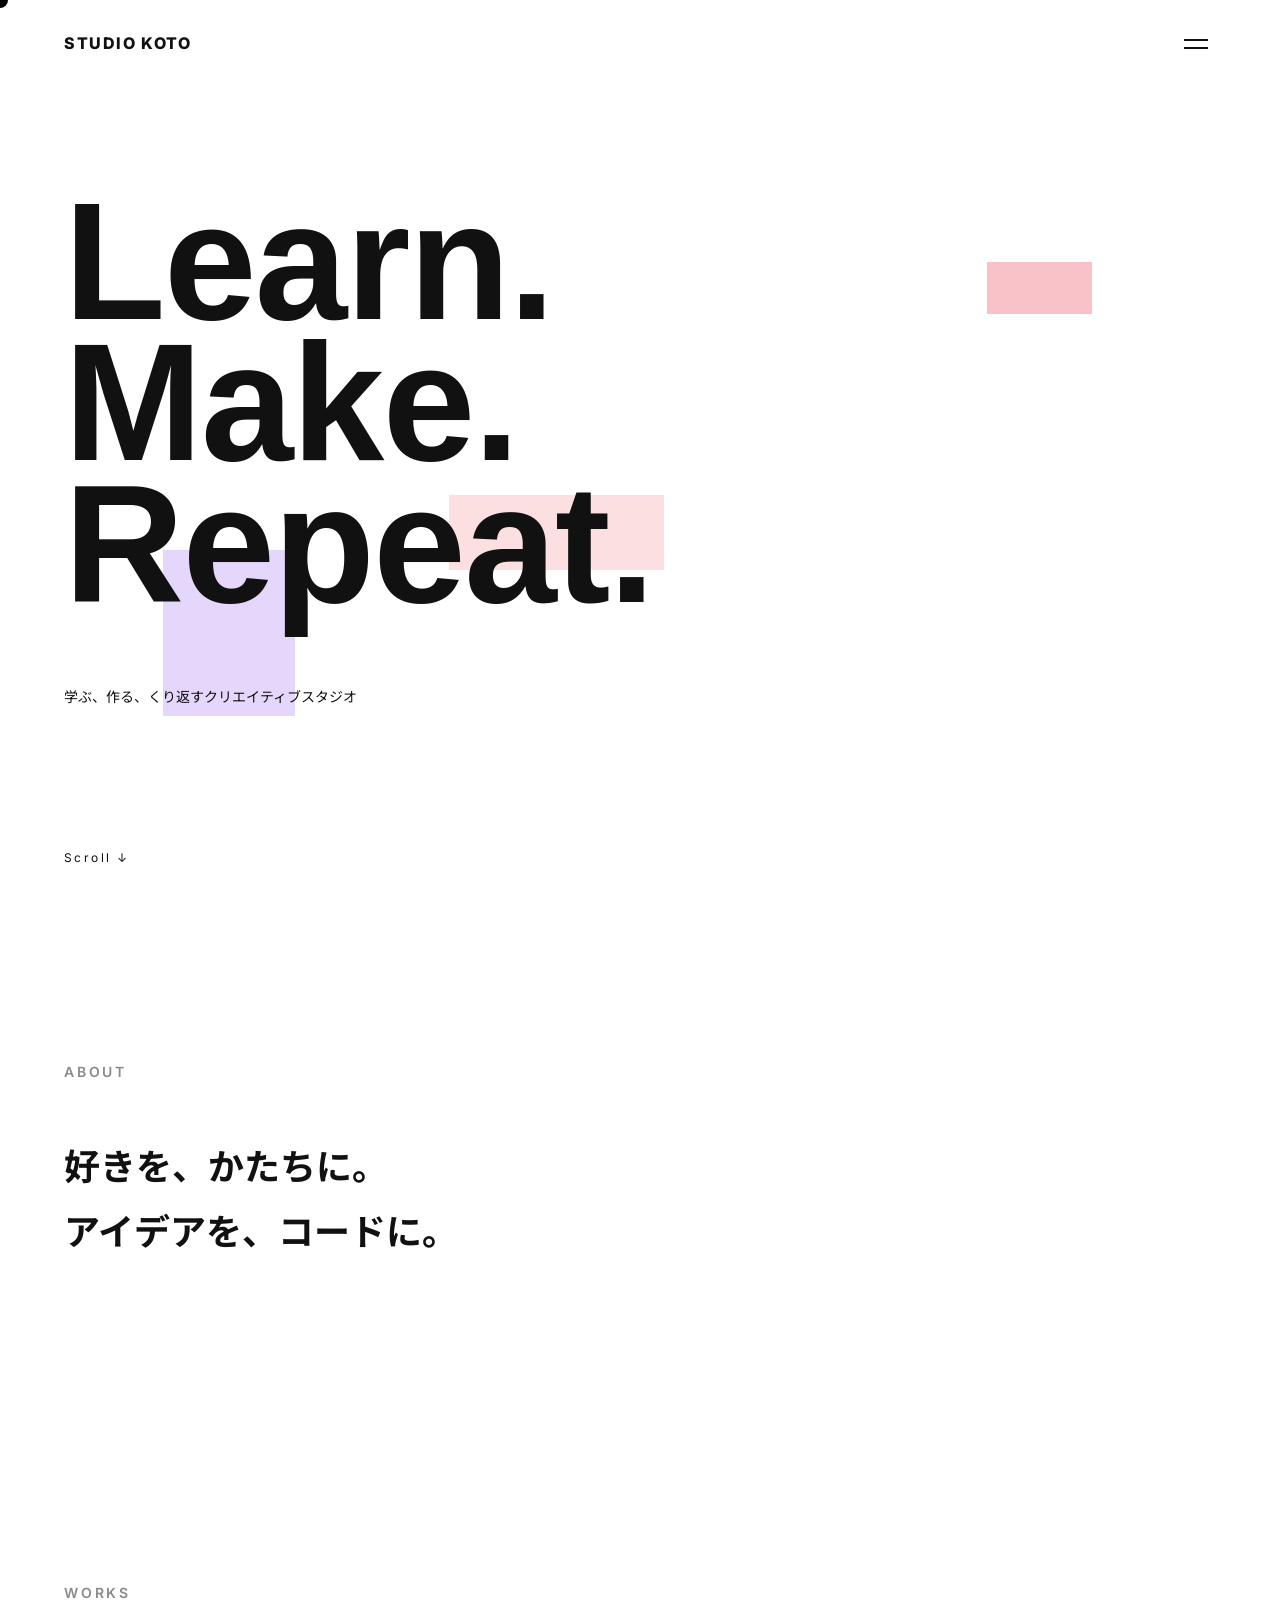
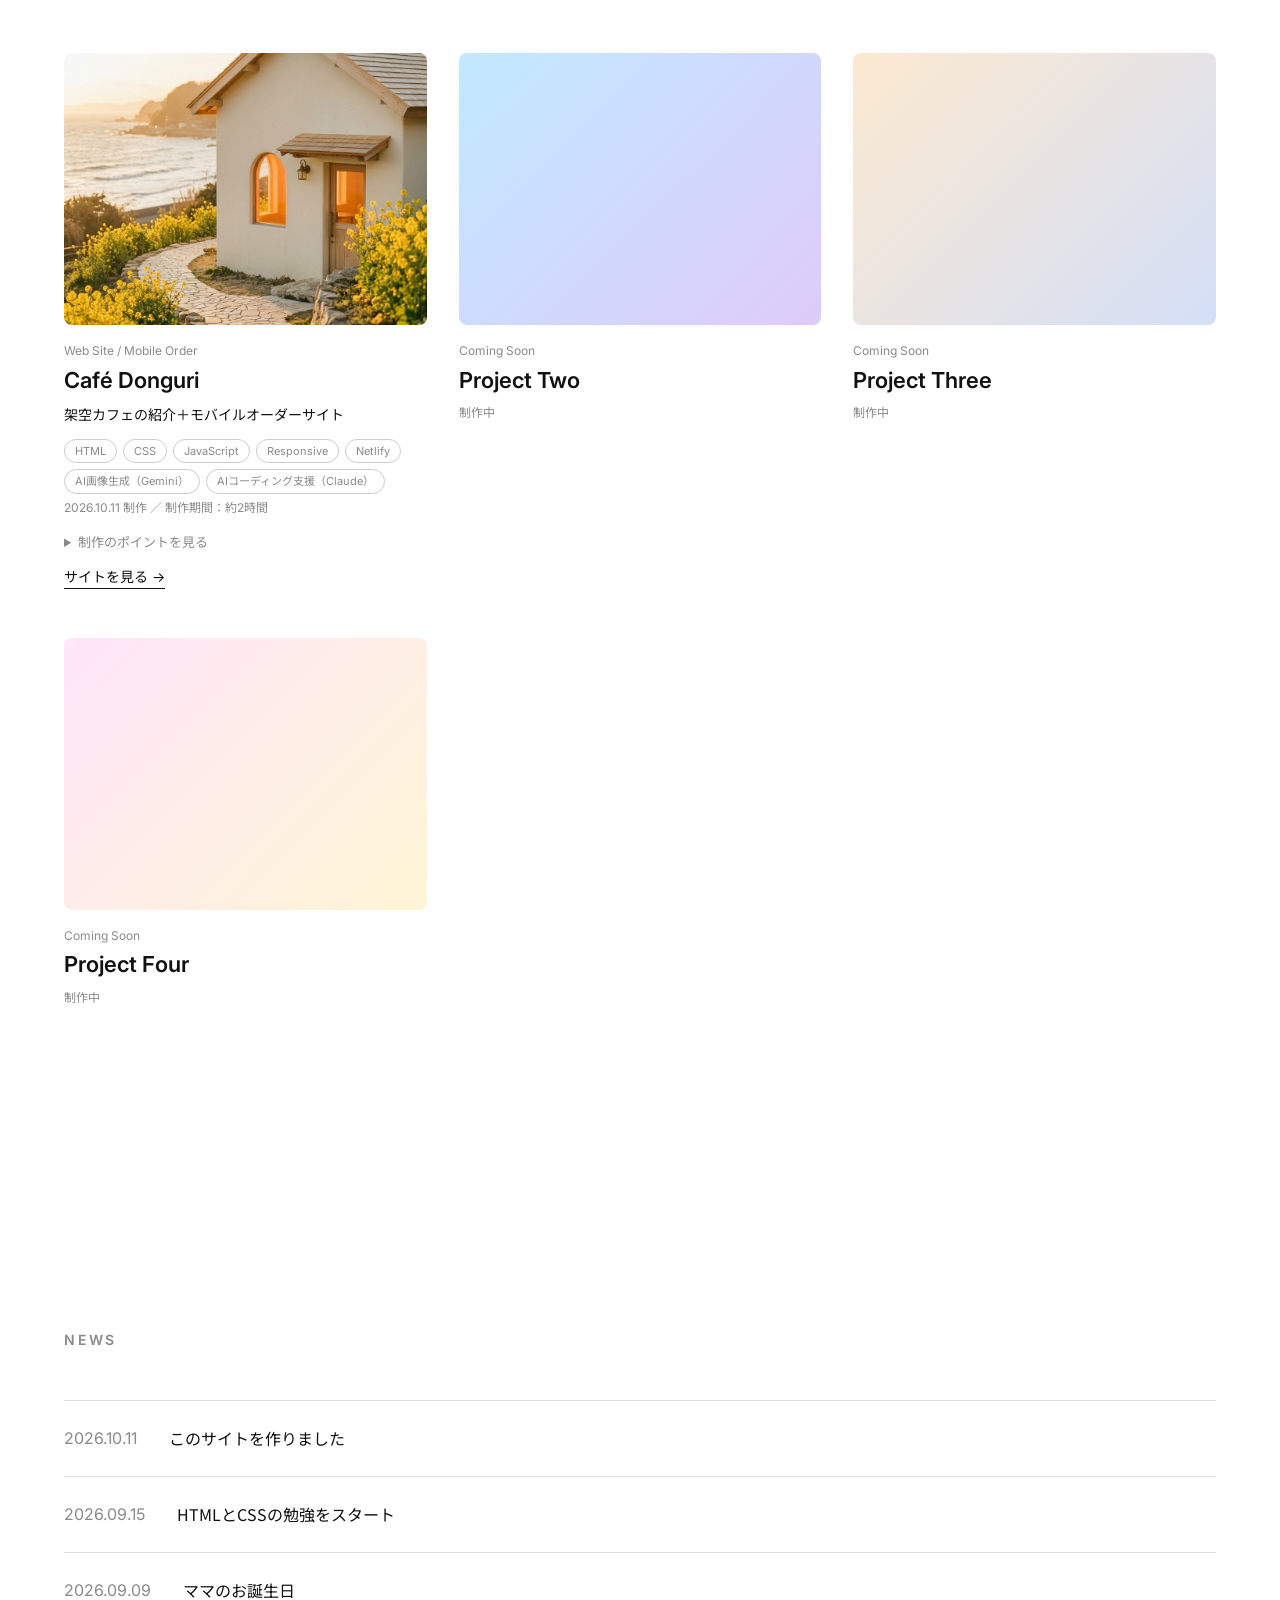
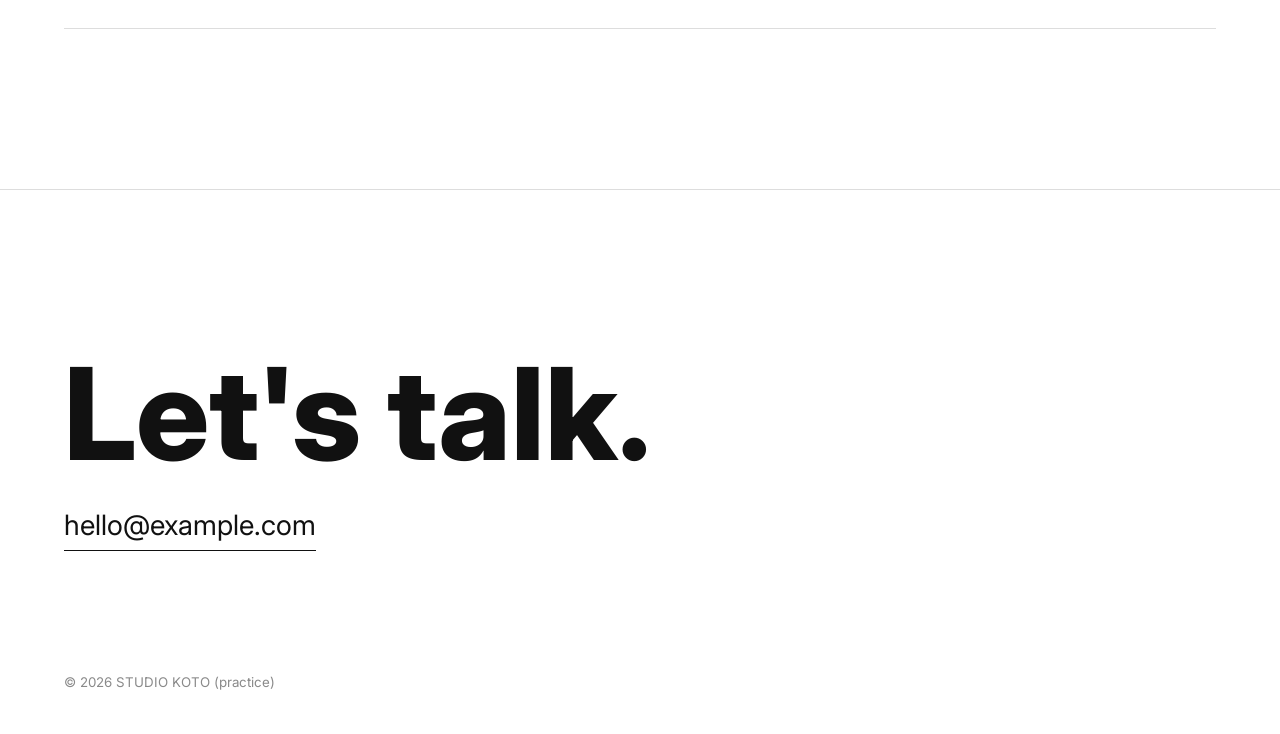
==== index.html @ 6a5d3c2f "最初のコミット：ポートフォリオ" ====
<!DOCTYPE html>
<html lang="ja">
<head>
  <!-- 文字化けしないための設定 -->
  <meta charset="UTF-8">
  <!-- スマホで正しい幅で表示するための設定 -->
  <meta name="viewport" content="width=device-width, initial-scale=1.0">
  <title>STUDIO KOTO | 練習用サイト</title>
  <link rel="icon" href="favicon.svg" type="image/svg+xml">

  <!-- Google Fonts（英字：Inter / 日本語：Noto Sans JP） -->
  <link rel="preconnect" href="https://fonts.googleapis.com">
  <link rel="preconnect" href="https://fonts.gstatic.com" crossorigin>
  <link href="https://fonts.googleapis.com/css2?family=Inter:wght@400;600;800&family=Noto+Sans+JP:wght@400;700&display=swap" rel="stylesheet">

  <!-- 自分で書くCSSファイルを読み込む -->
  <link rel="stylesheet" href="style.css">
  

</head>
<body>

  <!-- ===================== カスタムカーソル（JSで動かす） ===================== -->
  <div class="cursor" aria-hidden="true"></div>

  <!-- ===================== ヘッダー ===================== -->
  <header class="header">
    <a href="#" class="header__logo">STUDIO KOTO</a>

    <!-- メニューボタン（スマホ・PC共通） -->
    <button class="header__menu-btn" aria-label="メニューを開く">
      <span></span>
      <span></span>
    </button>
  </header>

  <!-- 全画面メニュー（ボタンを押すと出てくる） -->
  <nav class="menu">
    <ul class="menu__list">
      <li><a href="#works">Works</a></li>
      <li><a href="#about">About</a></li>
      <li><a href="#news">News</a></li>
      <li><a href="#contact">Contact</a></li>
    </ul>
  </nav>

  <main>
    <!-- ===================== ファーストビュー ===================== -->
    <section class="hero">
      <!-- 背景のにじむグラデーション（CSSで動かす） -->
      <div class="hero__bg" aria-hidden="true">
      </div>

      <h1 class="hero__title">
        <span>Learn.</span>
        <span>Make.</span>
        <span>Repeat.</span>
      </h1>
      <p class="hero__sub">学ぶ、作る、くり返すクリエイティブスタジオ</p>
      <p class="hero__scroll">Scroll ↓</p>
    </section>

    <!-- ===================== About ===================== -->
    <section class="section about" id="about">
      <h2 class="section__title fade-in">About</h2>
      <p class="about__lead fade-in">
        好きを、かたちに。<br>
        アイデアを、コードに。<br>
      </p>
    </section>

    <!-- ===================== Works（実績一覧） ===================== -->
    <section class="section works" id="works">
      <h2 class="section__title fade-in">Works</h2>

      <!-- カードを並べる。href に作品のURL、time に制作日を書いてね -->
      
      <div class="works__grid">
  <article class="work-card fade-in">
  <!-- 画像をクリックするとサイトに飛ぶ -->
  <a href="https://cafedonguri.netlify.app/" target="_blank" class="work-card__img">
    <img src="images/gaisou.jpg" alt="Café Donguri">
  </a>

  <p class="work-card__cat">Web Site / Mobile Order</p>
  <h3 class="work-card__title">Café Donguri</h3>
  <p class="work-card__summary">架空カフェの紹介＋モバイルオーダーサイト</p>

  <!-- 使った技術のタグ -->
  <ul class="work-card__tags">
  <li>HTML</li>
  <li>CSS</li>
  <li>JavaScript</li>
  <li>Responsive</li>
  <li>Netlify</li>
  <li>AI画像生成（Gemini）</li>
  <li>AIコーディング支援（Claude）</li>
</ul>
  <p class="work-card__date">2026.10.11 制作 ／ 制作期間：約2時間</p>

  <!-- 押すと開く部分（details は JS なしで開閉できるタグ） -->
  <details class="work-card__detail">
  <summary>制作のポイントを見る</summary>
  <dl>
    <dt>ターゲット・目的</dt>
    <dd>
      「海辺でゆったり過ごしたい20〜30代」を想定した、架空カフェの公式サイト。<br>
      写真や雰囲気でお店を選ぶ人に<strong>世界観を伝えること</strong>と、
      スマホから<strong>迷わず注文できること</strong>の両立を目指しました。
    </dd>

    <dt>工夫したポイント</dt>
    <dd>
      【デザイン】<br>
      ・「夕暮れの光」をテーマに、ベージュ×オレンジの配色と明朝体で、落ち着いた空気感を表現<br>
      ・ムードボードで方向性を決めてから AI で画像を生成し、全体のトーンを統一<br>
      【使いやすさ】<br>
      ・メニューの絞り込みから、カートの個数変更・合計金額の自動計算・注文完了まで、ページを移動せずに完結<br>
      ・スマホでは画面下にカートバーを固定し、いつでも注文内容を確認できる導線に<br>
      ・価格は実在するカフェの相場を調べて設定し、リアリティを追求
    </dd>

    <dt>担当範囲・制作プロセス</dt>
    <dd>
      企画・世界観の設定・デザインの方向性・メニューと価格の設計・画像生成のディレクションを担当。
      コーディングは AI（Claude）の支援を受けながら、内容を理解したうえで調整・修正して仕上げました。
    </dd>

    <dt>今後の改善</dt>
    <dd>
      Stripe（テスト環境）を使った決済の導入と、ページを再読み込みしてもカートの中身が消えない仕組みの追加。
    </dd>
  </dl>
</details>

  <a href="https://cafedonguri.netlify.app/" target="_blank" class="work-card__link">サイトを見る →</a>
</article>
  <a href="#" class="work-card fade-in">
    <div class="work-card__img" style="--c1:#c1e9ff; --c2:#decbfa;"></div>
    <p class="work-card__cat">Coming Soon</p>
    <h3 class="work-card__title">Project Two</h3>
    <time class="work-card__date">制作中</time>
  </a>
  <a href="#" class="work-card fade-in">
    <div class="work-card__img" style="--c1:#fce9d0; --c2:#d4dff7;"></div>
    <p class="work-card__cat">Coming Soon</p>
    <h3 class="work-card__title">Project Three</h3>
    <time class="work-card__date">制作中</time>
  </a>
  <a href="#" class="work-card fade-in">
    <div class="work-card__img" style="--c1:#ffe6fb; --c2:#fdf5d4;"></div>
    <p class="work-card__cat">Coming Soon</p>
    <h3 class="work-card__title">Project Four</h3>
    <time class="work-card__date">制作中</time>
  </a>
</div>
    </section>

    <!-- ===================== News ===================== -->
    <section class="section news" id="news">
      <h2 class="section__title fade-in">News</h2>
      <ul class="news__list">
        <li class="fade-in"><time>2026.10.11</time><a href="#">このサイトを作りました</a></li>
        <li class="fade-in"><time>2026.09.15</time><a href="#">HTMLとCSSの勉強をスタート</a></li>
        <li class="fade-in"><time>2026.09.09</time><a href="#">ママのお誕生日</a></li>
      </ul>
    </section>
  </main>

  <!-- ===================== フッター ===================== -->
  <footer class="footer" id="contact">
    <p class="footer__catch">Let's talk.</p>
    <a href="mailto:hello@example.com" class="footer__mail">hello@example.com</a>
    <small class="footer__copy">&copy; 2026 STUDIO KOTO (practice)</small>
  </footer>

  <!-- 自分で書くJSファイル（bodyの最後で読むのが基本） -->
  <script src="script.js"></script>
</body>
</html>
---- style.css ----
/* =========================================================
   練習用サイト style.css
   ・上から「共通設定 → パーツごと」の順に書いています
   ・色やサイズは :root の変数にまとめておくと変更がラク！
   ========================================================= */

/* ---------- 変数（ここを変えるとサイト全体が変わる） ---------- */
:root {
  --color-bg: #ffffff;      /* 背景色 */
  --color-text: #111111;    /* 文字色 */
  --color-sub: #8a8a8a;     /* 薄い文字色 */
  --font-en: "Inter", sans-serif;
  --font-ja: "Noto Sans JP", sans-serif;
  --side: clamp(20px, 5vw, 80px); /* 左右の余白（画面幅に合わせて変化） */
}

/* ---------- リセット（ブラウザごとの差をなくす） ---------- */
*,
*::before,
*::after {
  box-sizing: border-box;
  margin: 0;
  padding: 0;
}

html {
  scroll-behavior: smooth; /* ページ内リンクをなめらかにスクロール */
}

body {
  background: var(--color-bg);
  color: var(--color-text);
  font-family: var(--font-en), var(--font-ja);
  line-height: 1.7;
  overflow-x: hidden;
}

a {
  color: inherit;
  text-decoration: none;
}

ul {
  list-style: none;
}

/* ---------- カスタムカーソル ---------- */
.cursor {
  position: fixed;
  top: 0;
  left: 0;
  width: 16px;
  height: 16px;
  border-radius: 50%;
  background: #fff;
  pointer-events: none;        /* カーソルがクリックの邪魔をしないように */
  mix-blend-mode: difference;  /* 下の色と反転して見える */
  transform: translate(-50%, -50%);
  transition: width 0.3s, height 0.3s;
  z-index: 1000;
}

/* リンクに乗ったときに大きくする（JSでクラスを付ける） */
.cursor.is-hover {
  width: 60px;
  height: 60px;
}

/* スマホ（マウスがない端末）ではカーソルを消す */
@media (hover: none) {
  .cursor {
    display: none;
  }
}

/* ---------- ヘッダー ---------- */
.header {
  position: fixed;
  top: 0;
  left: 0;
  width: 100%;
  padding: 24px var(--side);
  display: flex;
  justify-content: space-between;
  align-items: center;
  background: rgba(255, 255, 255, 0.85); /* 半透明の白（スクロールしても文字と重ならない） */
  z-index: 100;
}

.header__logo {
  font-weight: 800;
  letter-spacing: 0.1em;
}

.header__menu-btn {
  width: 40px;
  height: 40px;
  background: none;
  border: none;
  cursor: pointer;
  position: relative;
}

/* 2本線のハンバーガーボタン */
.header__menu-btn span {
  position: absolute;
  left: 8px;
  width: 24px;
  height: 2px;
  background: var(--color-text);
  transition: transform 0.4s;
}
.header__menu-btn span:nth-child(1) { top: 15px; }
.header__menu-btn span:nth-child(2) { top: 23px; }

/* メニューが開いているとき（bodyに .is-menu-open が付く）は × にする */
.is-menu-open .header__menu-btn span:nth-child(1) {
  transform: translateY(4px) rotate(45deg);
}
.is-menu-open .header__menu-btn span:nth-child(2) {
  transform: translateY(-4px) rotate(-45deg);
}

/* ---------- 全画面メニュー ---------- */
.menu {
  position: fixed;
  inset: 0; /* top/right/bottom/left をすべて0にする書き方 */
  background: #f2f2f2;
  display: flex;
  align-items: center;
  padding: 0 var(--side);
  z-index: 90;
  opacity: 0;
  visibility: hidden;
  transition: opacity 0.5s, visibility 0.5s;
}

.is-menu-open .menu {
  opacity: 1;
  visibility: visible;
}

.menu__list a {
  font-size: clamp(40px, 8vw, 96px);
  font-weight: 800;
  line-height: 1.2;
  transition: color 0.3s;
}

.menu__list a:hover {
  color: var(--color-sub);
}

/* ---------- ファーストビュー ---------- */
.hero {
  position: relative;
  height: 100vh;
  min-height: 600px;
  padding: 0 var(--side);
  display: flex;
  flex-direction: column;
  justify-content: center;
  overflow: hidden;
}

.hero__bg {
  position: absolute;
  inset: 0;
  z-index: -1;
}

.rect {
  position: absolute;
}

.hero__title {
  font-family: "Quicksand", sans-serif;  /* ← 追加 */
  font-size: clamp(56px, 13vw, 200px);
  font-weight: 700;                      /* ← 800 から 300 に（細く） */
  line-height: 0.85;
  letter-spacing: -0.01em;               /* ← 少しゆるめる */
}

/* 1行ずつ下から出てくるアニメーション */
.hero__title span {
  display: block;
  animation: slide-up 1s cubic-bezier(0.2, 0.8, 0.2, 1) both;
}
.hero__title span:nth-child(2) { animation-delay: 0.15s; }
.hero__title span:nth-child(3) { animation-delay: 0.3s; }

@keyframes slide-up {
  from {
    opacity: 0;
    transform: translateY(60px);
  }
  to {
    opacity: 1;
    transform: translateY(0);
  }
}

.hero__sub {
  margin-top: 70px;
  font-family: var(--font-ja);
  font-size: 14px;
}

.hero__scroll {
  position: absolute;
  bottom: 32px;
  left: var(--side);
  font-size: 12px;
  letter-spacing: 0.2em;
}

/* ---------- セクション共通 ---------- */
.section {
  padding: 160px var(--side);
}

.section__title {
  font-size: 14px;
  font-weight: 600;
  letter-spacing: 0.2em;
  text-transform: uppercase;
  color: var(--color-sub);
  margin-bottom: 48px;
}

/* ---------- About ---------- */
.about__lead {
  font-family: var(--font-ja);
  font-size: clamp(20px, 3vw, 36px);
  font-weight: 700;
  line-height: 1.8;
  max-width: 1000px;
}

/* ---------- Works ---------- */
/* grid = カードを格子状に並べる。auto-fill で画面幅に合わせて列数が変わる */
.works__grid {
  display: grid;
  grid-template-columns: repeat(auto-fill, minmax(300px, 1fr));
  gap: 48px 32px;
}

.work-card__img {
  aspect-ratio: 4 / 3;
  border-radius: 8px;
  /* 画像の代わりにグラデーション。本番は background-image: url(...) に */
  background: linear-gradient(135deg, var(--c1), var(--c2));
  transition: transform 0.6s cubic-bezier(0.2, 0.8, 0.2, 1);
}
/* 枠の外にはみ出した部分をかくす */
.work-card__img {
  overflow: hidden;
}

/* 画像を枠いっぱいに、きれいに収める */
.work-card__img img {
  width: 100%;
  height: 100%;
  object-fit: cover; /* 縦横比を保ったまま、枠を埋めるように切り取る */
  display: block;
}

.work-card:hover .work-card__img {
  transform: scale(0.96);
}

.work-card__cat {
  margin-top: 16px;
  font-size: 12px;
  color: var(--color-sub);
}

.work-card__title {
  font-size: 22px;
  font-weight: 600;
}

/* 制作日（小さく・薄く） */
.work-card__date {
  display: block;
  margin-top: 4px;
  font-size: 12px;
  color: var(--color-sub);
}
/* 画像のリンク（a タグ）をブロック表示に */
a.work-card__img {
  display: block;
}

/* ひとこと説明 */
.work-card__summary {
  font-size: 14px;
  margin-top: 4px;
}

/* 技術タグ */
.work-card__tags {
  display: flex;
  flex-wrap: wrap;
  gap: 6px;
  margin-top: 12px;
}

.work-card__tags li {
  padding: 2px 10px;
  border: 1px solid #ccc;
  border-radius: 999px;
  font-size: 11px;
  color: var(--color-sub);
}

/* 開閉する「制作のポイント」 */
.work-card__detail {
  margin-top: 12px;
  font-size: 13px;
}

.work-card__detail summary {
  cursor: pointer;
  color: var(--color-sub);
}

.work-card__detail dl {
  margin-top: 12px;
  padding: 16px;
  background: #f5f5f5;
  border-radius: 8px;
}

.work-card__detail dt {
  font-weight: 600;
}

.work-card__detail dd {
  margin-bottom: 12px;
  line-height: 1.8;
}

/* サイトを見るリンク */
.work-card__link {
  display: inline-block;
  margin-top: 12px;
  font-size: 14px;
  border-bottom: 1px solid currentColor;
}

/* ---------- News ---------- */
.news__list li {
  display: flex;
  gap: 32px;
  padding: 24px 0;
  border-top: 1px solid #ddd;
  font-family: var(--font-ja);
}

.news__list li:last-child {
  border-bottom: 1px solid #ddd;
}

.news__list time {
  color: var(--color-sub);
  font-family: var(--font-en);
  flex-shrink: 0;
}

.news__list a:hover {
  text-decoration: underline;
}

/* ---------- フッター ---------- */
.footer {
  padding: 160px var(--side) 40px;
  border-top: 1px solid #ddd;
}

.footer__catch {
  font-size: clamp(48px, 10vw, 160px);
  font-weight: 800;
  line-height: 1;
}

.footer__mail {
  display: inline-block;
  margin-top: 24px;
  font-size: clamp(18px, 2.5vw, 28px);
  border-bottom: 1px solid currentColor;
}

.footer__copy {
  display: block;
  margin-top: 120px;
  color: var(--color-sub);
}

/* ---------- スクロールでふわっと出る（JSで .is-show を付ける） ---------- */
.fade-in {
  opacity: 0;
  transform: translateY(40px);
  transition: opacity 1s, transform 1s cubic-bezier(0.2, 0.8, 0.2, 1);
}

.fade-in.is-show {
  opacity: 1;
  transform: translateY(0);
}

/* ---------- スマホ用の調整（画面幅 600px 以下） ---------- */
@media (max-width: 600px) {
  .section {
    padding: 100px var(--side);
  }

  .news__list li {
    flex-direction: column;
    gap: 4px;
  }
}

/* 「動きを減らす」設定の人にはアニメーションを止める（やさしさ設定） */
@media (prefers-reduced-motion: reduce) {
  *,
  *::before,
  *::after {
    animation: none !important;
    transition: none !important;
  }
  .fade-in {
    opacity: 1;
    transform: none;
  }
}
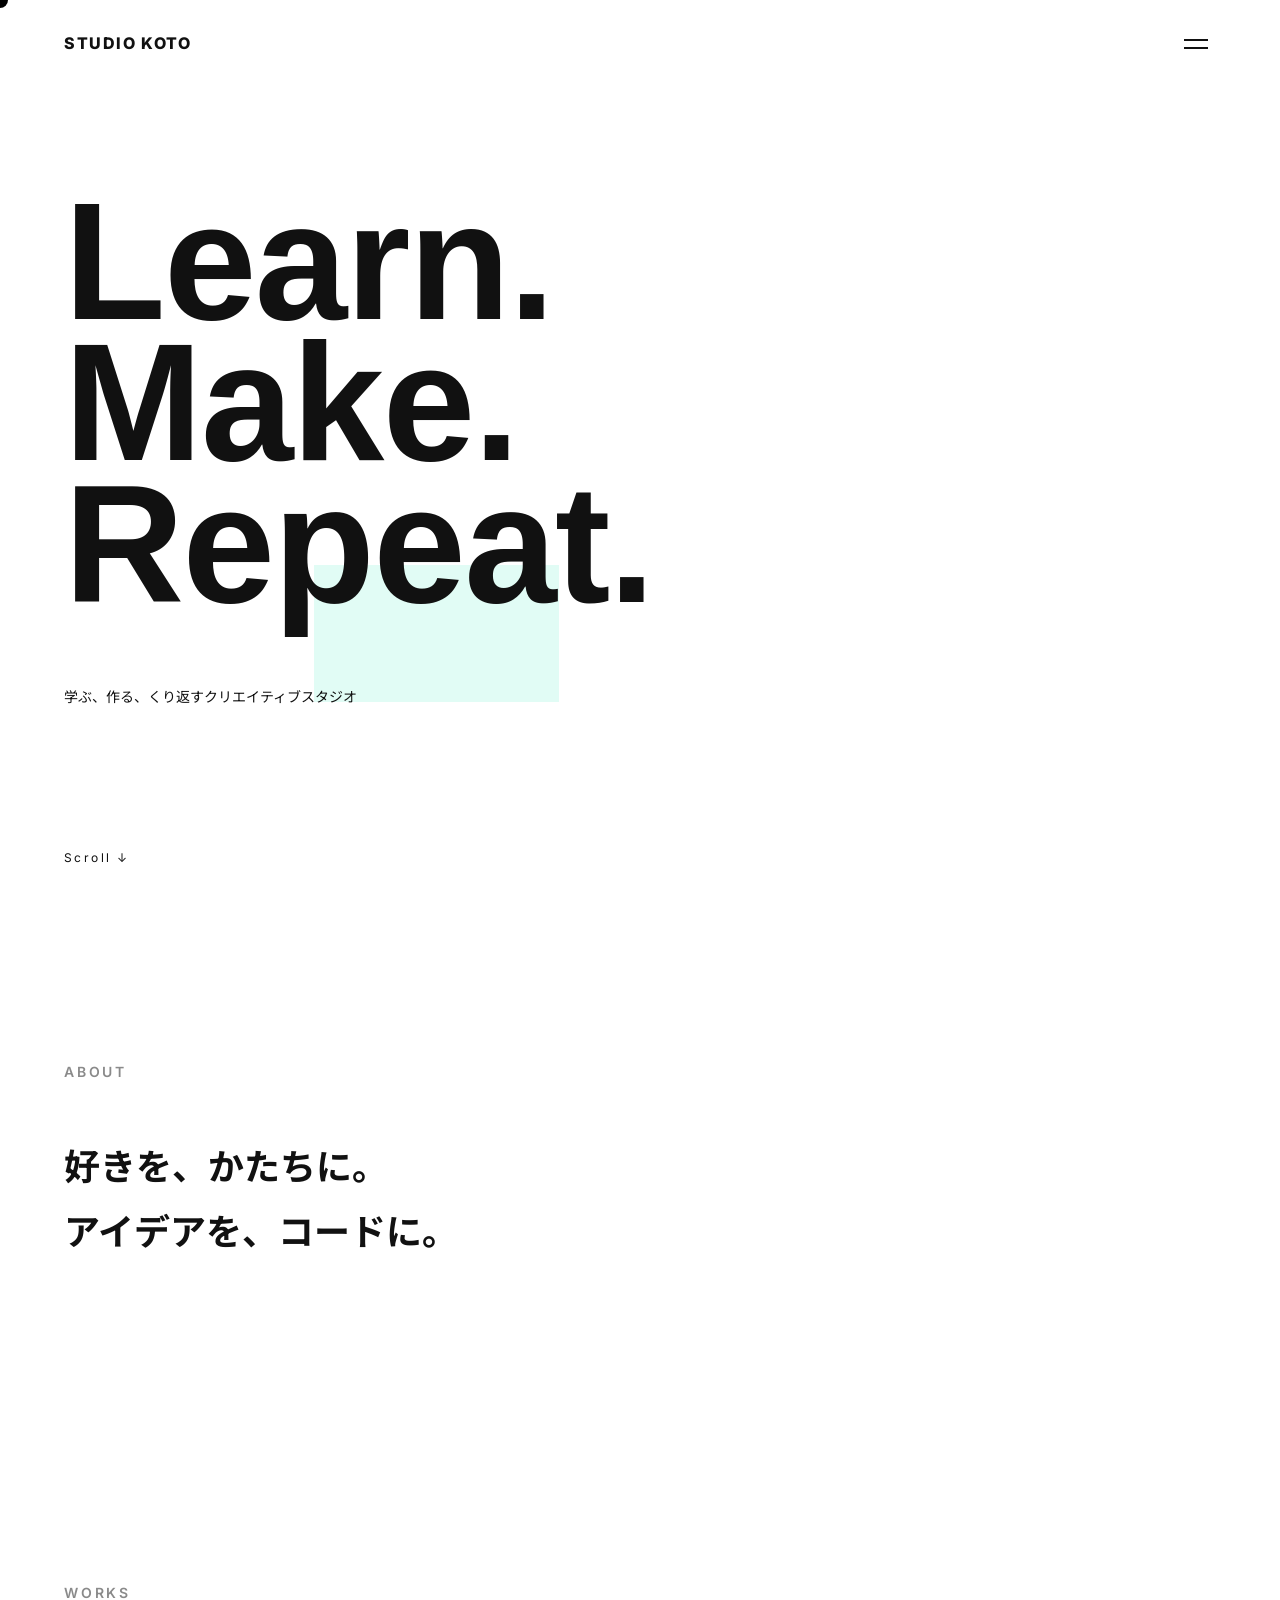
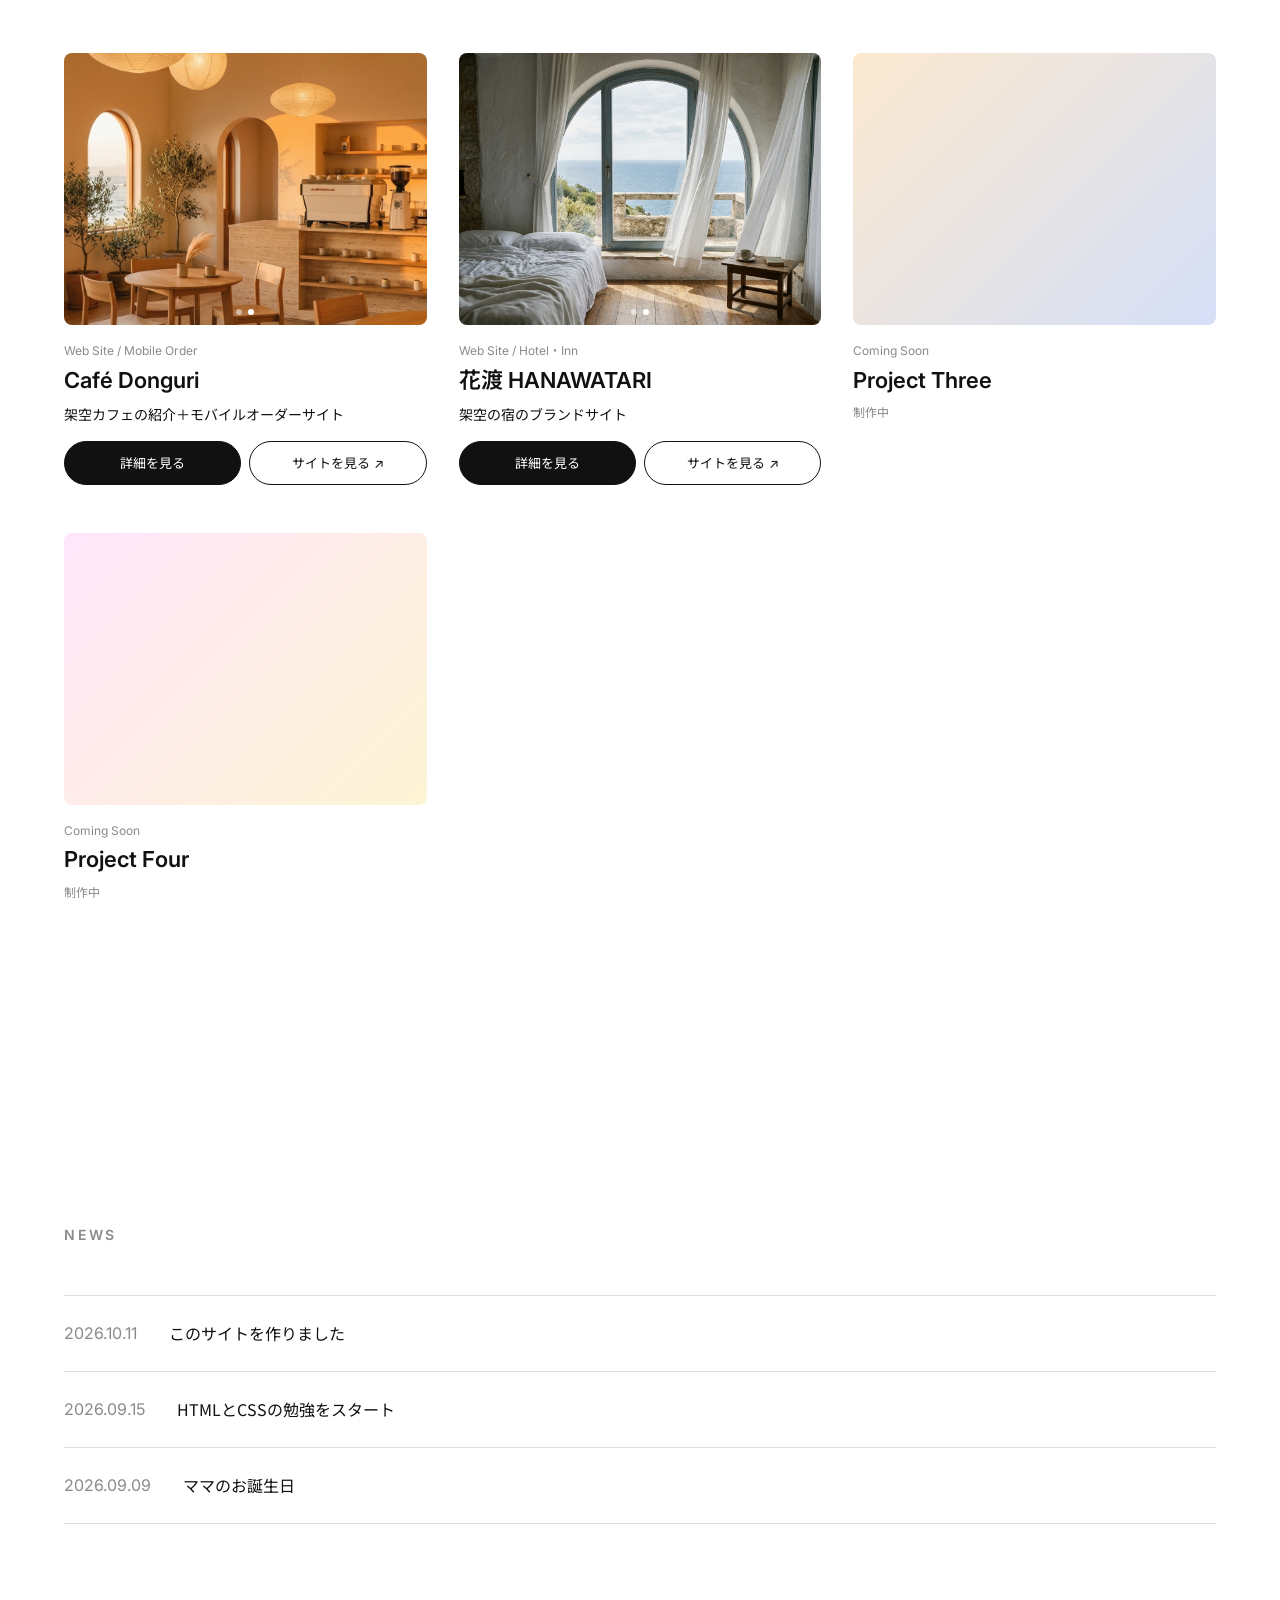
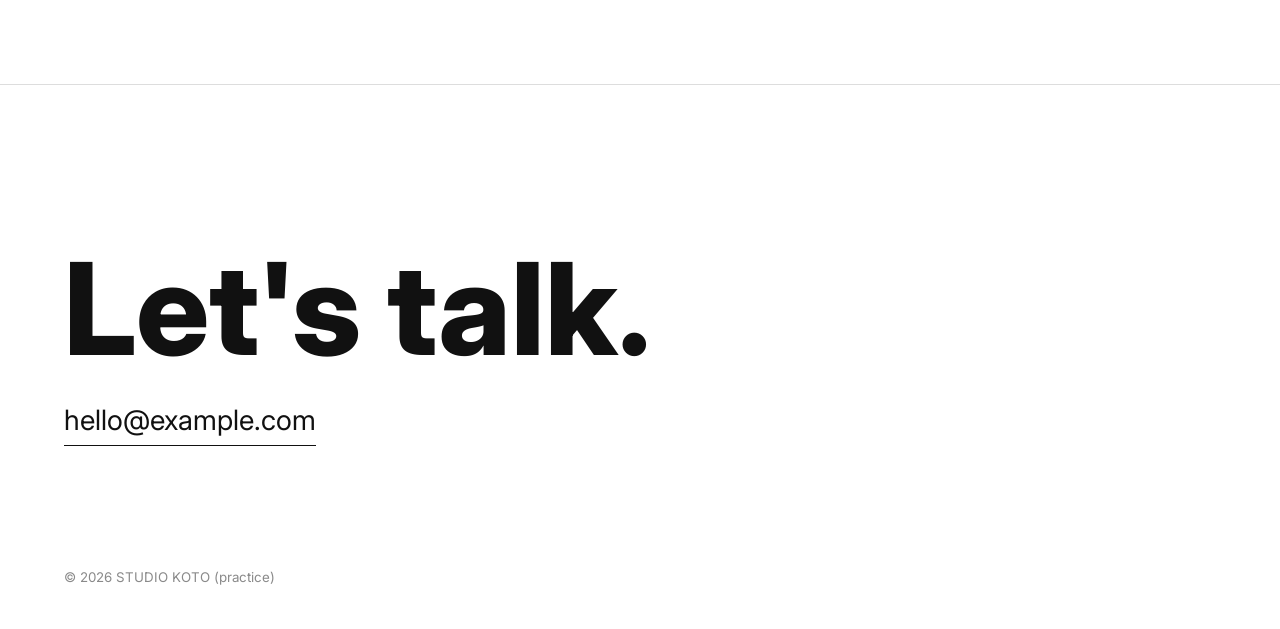
==== commit 7e9429ef: "Works詳細ページを追加、カードをシンプルに" ====
--- a/index.html
+++ b/index.html
@@ -77,70 +77,43 @@
       
       <div class="works__grid">
   <article class="work-card fade-in">
-  <!-- 画像をクリックするとサイトに飛ぶ -->
-  <a href="https://cafedonguri.netlify.app/" target="_blank" class="work-card__img">
-    <img src="images/gaisou.jpg" alt="Café Donguri">
-  </a>
+    <div class="work-card__img slider">
+      <a href="https://cafedonguri.netlify.app/" target="_blank" rel="noopener" class="slider__link">
+        <img src="images/gaisou.jpg" alt="Café Donguri の外観" class="slider__img is-active">
+        <img src="images/naisou.jpg" alt="Café Donguri の店内" class="slider__img">
+      </a>
+      <button class="slider__btn slider__btn--prev" aria-label="前の写真">‹</button>
+      <button class="slider__btn slider__btn--next" aria-label="次の写真">›</button>
+      <div class="slider__dots"></div>
+    </div>
+    <p class="work-card__cat">Web Site / Mobile Order</p>
+    <h3 class="work-card__title">Café Donguri</h3>
+    <p class="work-card__summary">架空カフェの紹介＋モバイルオーダーサイト</p>
+    <div class="work-card__btns">
+      <a href="works.html#cafe-donguri" class="work-card__btn">詳細を見る</a>
+      <a href="https://cafedonguri.netlify.app/" class="work-card__btn work-card__btn--ghost" target="_blank" rel="noopener">サイトを見る ↗</a>
+    </div>
+  </article>
 
-  <p class="work-card__cat">Web Site / Mobile Order</p>
-  <h3 class="work-card__title">Café Donguri</h3>
-  <p class="work-card__summary">架空カフェの紹介＋モバイルオーダーサイト</p>
+  <article class="work-card fade-in">
+    <div class="work-card__img slider">
+      <a href="https://hanawatari.netlify.app/" target="_blank" rel="noopener" class="slider__link">
+        <img src="images/hanawatari.jpg" alt="花渡の外観（春）" class="slider__img is-active">
+        <img src="images/kaze.jpg" alt="海の間" class="slider__img">
+      </a>
+      <button class="slider__btn slider__btn--prev" aria-label="前の写真">‹</button>
+      <button class="slider__btn slider__btn--next" aria-label="次の写真">›</button>
+      <div class="slider__dots"></div>
+    </div>
+    <p class="work-card__cat">Web Site / Hotel・Inn</p>
+    <h3 class="work-card__title">花渡 HANAWATARI</h3>
+    <p class="work-card__summary">架空の宿のブランドサイト</p>
+    <div class="work-card__btns">
+      <a href="works.html#hanawatari" class="work-card__btn">詳細を見る</a>
+      <a href="https://hanawatari.netlify.app/" class="work-card__btn work-card__btn--ghost" target="_blank" rel="noopener">サイトを見る ↗</a>
+    </div>
+  </article>
 
-  <!-- 使った技術のタグ -->
-  <ul class="work-card__tags">
-  <li>HTML</li>
-  <li>CSS</li>
-  <li>JavaScript</li>
-  <li>Responsive</li>
-  <li>Netlify</li>
-  <li>AI画像生成（Gemini）</li>
-  <li>AIコーディング支援（Claude）</li>
-</ul>
-  <p class="work-card__date">2026.10.11 制作 ／ 制作期間：約2時間</p>
-
-  <!-- 押すと開く部分（details は JS なしで開閉できるタグ） -->
-  <details class="work-card__detail">
-  <summary>制作のポイントを見る</summary>
-  <dl>
-    <dt>ターゲット・目的</dt>
-    <dd>
-      「海辺でゆったり過ごしたい20〜30代」を想定した、架空カフェの公式サイト。<br>
-      写真や雰囲気でお店を選ぶ人に<strong>世界観を伝えること</strong>と、
-      スマホから<strong>迷わず注文できること</strong>の両立を目指しました。
-    </dd>
-
-    <dt>工夫したポイント</dt>
-    <dd>
-      【デザイン】<br>
-      ・「夕暮れの光」をテーマに、ベージュ×オレンジの配色と明朝体で、落ち着いた空気感を表現<br>
-      ・ムードボードで方向性を決めてから AI で画像を生成し、全体のトーンを統一<br>
-      【使いやすさ】<br>
-      ・メニューの絞り込みから、カートの個数変更・合計金額の自動計算・注文完了まで、ページを移動せずに完結<br>
-      ・スマホでは画面下にカートバーを固定し、いつでも注文内容を確認できる導線に<br>
-      ・価格は実在するカフェの相場を調べて設定し、リアリティを追求
-    </dd>
-
-    <dt>担当範囲・制作プロセス</dt>
-    <dd>
-      企画・世界観の設定・デザインの方向性・メニューと価格の設計・画像生成のディレクションを担当。
-      コーディングは AI（Claude）の支援を受けながら、内容を理解したうえで調整・修正して仕上げました。
-    </dd>
-
-    <dt>今後の改善</dt>
-    <dd>
-      Stripe（テスト環境）を使った決済の導入と、ページを再読み込みしてもカートの中身が消えない仕組みの追加。
-    </dd>
-  </dl>
-</details>
-
-  <a href="https://cafedonguri.netlify.app/" target="_blank" class="work-card__link">サイトを見る →</a>
-</article>
-  <a href="#" class="work-card fade-in">
-    <div class="work-card__img" style="--c1:#c1e9ff; --c2:#decbfa;"></div>
-    <p class="work-card__cat">Coming Soon</p>
-    <h3 class="work-card__title">Project Two</h3>
-    <time class="work-card__date">制作中</time>
-  </a>
   <a href="#" class="work-card fade-in">
     <div class="work-card__img" style="--c1:#fce9d0; --c2:#d4dff7;"></div>
     <p class="work-card__cat">Coming Soon</p>
--- a/style.css
+++ b/style.css
@@ -434,3 +434,327 @@
     transform: none;
   }
 }
+/* ---------- 写真のスライドショー ---------- */
+.slider {
+  position: relative;
+}
+
+.slider__link {
+  position: absolute;
+  inset: 0;
+}
+
+/* 写真は全部重ねておいて、.is-active の1枚だけ見せる */
+.slider__img {
+  opacity: 0;
+  transition: opacity 1.2s ease;
+}
+
+.slider__img.is-active {
+  opacity: 1;
+}
+
+/* ‹ › ボタン */
+.slider__btn {
+  position: absolute;
+  top: 50%;
+  translate: 0 -50%;
+  width: 32px;
+  height: 32px;
+  border: none;
+  border-radius: 50%;
+  background: rgba(255, 255, 255, 0.85);
+  font-size: 18px;
+  line-height: 1;
+  cursor: pointer;
+  opacity: 0;
+  transition: opacity 0.3s;
+  z-index: 2;
+}
+
+.slider__btn--prev { left: 10px; }
+.slider__btn--next { right: 10px; }
+
+/* マウスを乗せたときだけボタンを出す（スマホはいつも表示） */
+.slider:hover .slider__btn,
+.slider__btn:focus-visible {
+  opacity: 1;
+}
+
+@media (hover: none) {
+  .slider__btn {
+    opacity: 1;
+  }
+}
+
+/* 下の小さな点（今何枚目か） */
+.slider__dots {
+  position: absolute;
+  left: 50%;
+  bottom: 10px;
+  translate: -50% 0;
+  display: flex;
+  gap: 6px;
+  z-index: 2;
+}
+
+.slider__dots span {
+  width: 6px;
+  height: 6px;
+  border-radius: 50%;
+  background: rgba(255, 255, 255, 0.5);
+  transition: background 0.3s;
+}
+
+.slider__dots span.is-active {
+  background: #fff;
+}
+
+/* スライドショーの写真を、枠の中にぴったり重ねる */
+.slider .slider__img {
+  position: absolute;
+  inset: 0;
+  width: 100%;
+  height: 100%;
+  object-fit: cover;
+}
+/* 写真が表示されている間、ゆっくり少しずつズームアウトする */
+.slider .slider__img {
+  transform: scale(1.08);
+  /* 見えなくなるとき：フェードが終わってから、こっそりズームを元に戻す */
+  transition: opacity 1.2s ease, transform 0s linear 1.2s;
+}
+
+.slider .slider__img.is-active {
+  transform: scale(1);
+  /* 見えているとき：6秒かけて、ゆっくりズームアウト */
+  transition: opacity 1.2s ease, transform 6s ease-out;
+}
+
+/* 動きを減らす設定の人には、ズームしない */
+@media (prefers-reduced-motion: reduce) {
+  .slider .slider__img,
+  .slider .slider__img.is-active {
+    transform: none;
+    transition: opacity 1.2s ease;
+  }
+}
+/* =========================================================
+   作品の詳しいページ（works.html）＋ 一覧カードのボタン
+   ========================================================= */
+html {
+  scroll-behavior: smooth;
+}
+
+.case {
+  background: #fff;
+  color: #111;
+}
+
+.case__header {
+  position: sticky;
+  top: 0;
+  z-index: 10;
+  display: flex;
+  justify-content: space-between;
+  align-items: center;
+  padding: 20px var(--side);
+  background: rgba(255, 255, 255, 0.9);
+  backdrop-filter: blur(8px);
+}
+
+.case__logo {
+  font-weight: 800;
+  letter-spacing: 0.1em;
+}
+
+.case__back {
+  font-size: 14px;
+  color: #888;
+}
+
+.case__main {
+  max-width: 960px;
+  margin: 0 auto;
+  padding: 40px var(--side) 120px;
+}
+
+.case__work {
+  scroll-margin-top: 80px;
+  padding-bottom: 120px;
+  margin-bottom: 120px;
+  border-bottom: 1px solid #ddd;
+}
+
+.case__cat {
+  font-size: 13px;
+  color: #888;
+}
+
+.case__title {
+  font-size: clamp(32px, 5vw, 56px);
+  line-height: 1.3;
+  margin: 8px 0;
+}
+
+.case__lead {
+  color: #555;
+  margin-bottom: 40px;
+}
+
+.case__hero {
+  display: block;
+  width: 100%;
+  aspect-ratio: 16 / 9;
+  object-fit: cover;
+  border-radius: 12px;
+}
+
+.case__info {
+  margin: 40px 0 24px;
+  border-top: 1px solid #ddd;
+}
+
+.case__info div {
+  display: grid;
+  grid-template-columns: 120px 1fr;
+  gap: 16px;
+  padding: 14px 0;
+  border-bottom: 1px solid #ddd;
+  font-size: 14px;
+}
+
+.case__info dt {
+  color: #888;
+}
+
+.case__links {
+  display: flex;
+  flex-wrap: wrap;
+  gap: 12px;
+}
+
+.case__btn {
+  padding: 12px 28px;
+  border: 1px solid #111;
+  border-radius: 999px;
+  background: #111;
+  color: #fff;
+  font-size: 14px;
+}
+
+.case__btn--ghost {
+  background: transparent;
+  color: #111;
+}
+
+.case__section {
+  margin-top: 96px;
+}
+
+.case__section h2 {
+  font-size: 14px;
+  letter-spacing: 0.3em;
+  text-transform: uppercase;
+  color: #888;
+  margin-bottom: 24px;
+}
+
+.case__point {
+  display: grid;
+  grid-template-columns: 1fr 1fr;
+  gap: 32px;
+  align-items: center;
+  margin-bottom: 48px;
+}
+
+.case__point img {
+  display: block;
+  width: 100%;
+  aspect-ratio: 4 / 3;
+  object-fit: cover;
+  border-radius: 12px;
+}
+
+.case__point-text-only {
+  grid-column: 1 / -1;
+}
+
+.case__point h3 {
+  font-size: 18px;
+  margin-bottom: 8px;
+}
+
+.case__point p,
+.case__section > p {
+  font-size: 15px;
+  line-height: 2;
+  color: #444;
+}
+
+/* 一覧カードの説明とボタン */
+.work-card__desc {
+  font-size: 13px;
+  color: #666;
+  margin-top: 6px;
+  line-height: 1.7;
+}
+
+.work-card__btns {
+  display: flex;
+  gap: 8px;
+  margin-top: 14px;
+}
+
+.work-card__btn {
+  flex: 1;
+  text-align: center;
+  padding: 10px 0;
+  font-size: 13px;
+  border: 1px solid #111;
+  border-radius: 999px;
+  background: #111;
+  color: #fff;
+  text-decoration: none;
+  transition: opacity 0.2s, background 0.2s, color 0.2s;
+}
+
+.work-card__btn:hover {
+  opacity: 0.75;
+}
+
+.work-card__btn--ghost {
+  background: transparent;
+  color: #111;
+}
+
+.work-card__btn--ghost:hover {
+  background: #111;
+  color: #fff;
+  opacity: 1;
+}
+
+@media (max-width: 768px) {
+  .case__point {
+    grid-template-columns: 1fr;
+    gap: 16px;
+  }
+
+  .case__info div {
+    grid-template-columns: 90px 1fr;
+  }
+}
+
+/* スクショ用：横いっぱい＋切らずに全部見せる */
+.case__point--wide {
+  grid-template-columns: 1fr;
+  gap: 20px;
+}
+
+.case__point img.case__shot {
+  aspect-ratio: auto;
+  height: auto;
+  object-fit: contain;
+  border: 1px solid #eee;
+  border-radius: 8px;
+}
